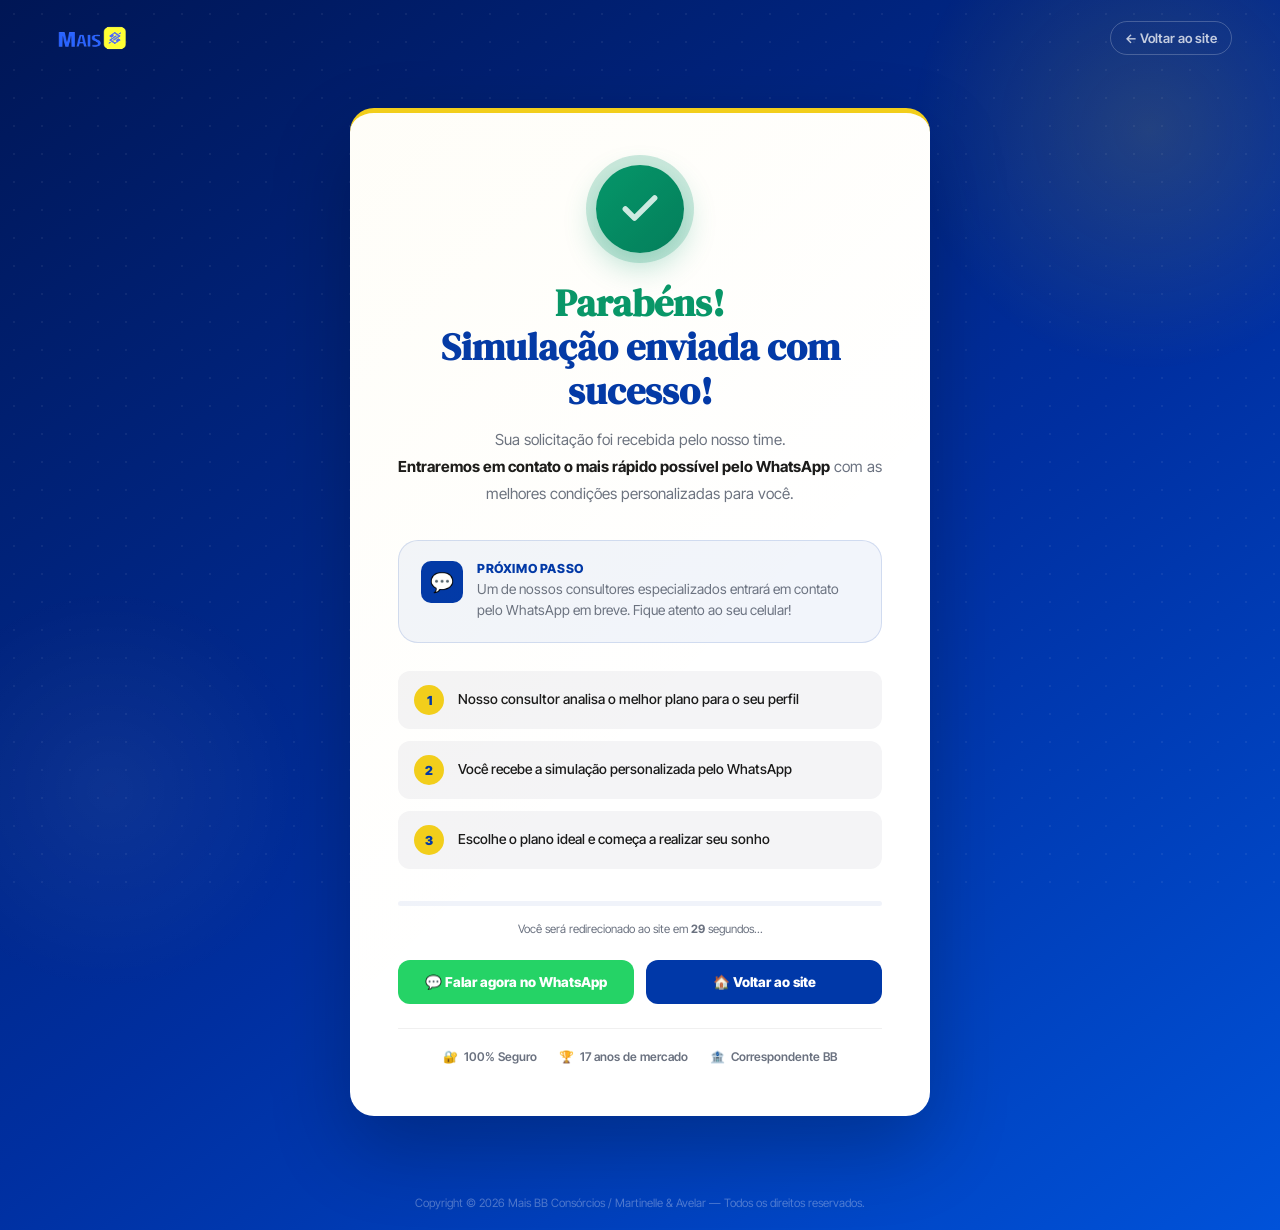
==== obrigado.html @ 00247287 "Add files via upload" ====
<!DOCTYPE html>
<html lang="pt-br">
<head>
  <meta charset="UTF-8">
  <meta name="viewport" content="width=device-width, initial-scale=1.0, maximum-scale=1.0">
  <title>Parabéns! Simulação Enviada | MAIS BB Consórcios</title>
  <meta name="robots" content="noindex, nofollow">
  <link rel="preconnect" href="https://fonts.googleapis.com">
  <link rel="preconnect" href="https://fonts.gstatic.com" crossorigin>
  <link href="https://fonts.googleapis.com/css2?family=DM+Serif+Display:ital@0;1&family=Inter+Tight:wght@300;400;500;600;700;800;900&display=swap" rel="stylesheet">
  <style>
    *,*::before,*::after{box-sizing:border-box;margin:0;padding:0;}
    :root{
      --azul:#0038A8;--azul-dark:#002275;--amarelo:#F2CE1B;
      --amarelo-dark:#d4b010;--branco:#fff;--cinza:#F4F4F6;
      --texto:#1A1A1A;--muted:#6b7280;
      --r:12px;--rlg:20px;--tr:all .3s cubic-bezier(.4,0,.2,1);
    }
    html{scroll-behavior:smooth;}
    body{
      font-family:'Inter Tight',sans-serif;color:var(--texto);
      background:linear-gradient(145deg,#001655 0%,#002fa0 55%,#0052d9 100%);
      min-height:100vh;display:flex;flex-direction:column;
      -webkit-font-smoothing:antialiased;overflow-x:hidden;
    }

    @keyframes float      {0%,100%{transform:translateY(0)}50%{transform:translateY(-8px)}}
    @keyframes pulse-ring {0%{transform:scale(1);opacity:.6}100%{transform:scale(1.6);opacity:0}}
    @keyframes checkBounce{0%{transform:scale(0) rotate(-10deg)}60%{transform:scale(1.2) rotate(3deg)}80%{transform:scale(.95)}100%{transform:scale(1) rotate(0)}}
    @keyframes confetti   {0%{transform:translateY(-20px) rotate(0);opacity:1}100%{transform:translateY(100vh) rotate(720deg);opacity:0}}
    @keyframes fadeInUp   {from{opacity:0;transform:translateY(24px)}to{opacity:1;transform:translateY(0)}}
    @keyframes spin       {to{transform:rotate(360deg)}}
    @keyframes shimmer    {0%{background-position:-200% center}100%{background-position:200% center}}

    /* NAV */
    nav{
      padding:16px 48px;display:flex;align-items:center;justify-content:space-between;
      position:relative;z-index:10;
    }
    .nav-logo{display:flex;align-items:center;text-decoration:none;}
    .nav-logo img{height:44px;width:auto;filter:brightness(1.08);}
    .nav-back{
      color:rgba(255,255,255,.75);text-decoration:none;font-size:.82rem;
      font-weight:600;display:flex;align-items:center;gap:6px;
      padding:8px 14px;border-radius:50px;
      border:1px solid rgba(255,255,255,.22);transition:var(--tr);
    }
    .nav-back:hover{background:rgba(255,255,255,.1);color:#fff;}

    /* BG DOTS */
    .bg-dots{
      position:fixed;inset:0;pointer-events:none;z-index:0;
      background-image:radial-gradient(rgba(255,255,255,.06) 1px,transparent 1px);
      background-size:28px 28px;
    }
    .glow1{position:fixed;top:-120px;right:-120px;width:500px;height:500px;border-radius:50%;background:radial-gradient(circle,rgba(242,206,27,.14) 0%,transparent 68%);pointer-events:none;z-index:0;}
    .glow2{position:fixed;bottom:-100px;left:-100px;width:420px;height:420px;border-radius:50%;background:radial-gradient(circle,rgba(255,255,255,.05) 0%,transparent 68%);pointer-events:none;z-index:0;}

    /* CONFETTI PIECES */
    .confetti-piece{
      position:fixed;top:-20px;width:10px;height:10px;
      border-radius:2px;animation:confetti linear forwards;
      pointer-events:none;z-index:100;
    }

    /* MAIN */
    main{
      flex:1;display:flex;align-items:center;justify-content:center;
      padding:32px 24px 60px;position:relative;z-index:1;
    }
    .card{
      background:#fff;border-radius:24px;padding:52px 48px;
      max-width:580px;width:100%;text-align:center;
      box-shadow:0 32px 80px rgba(0,0,0,.24);
      animation:fadeInUp .8s ease both;
      border-top:5px solid var(--amarelo);
      position:relative;overflow:hidden;
    }
    .card::before{
      content:'';position:absolute;inset:0;
      background:linear-gradient(135deg,rgba(242,206,27,.03) 0%,transparent 60%);
      pointer-events:none;
    }

    /* CHECK ICON */
    .check-wrap{
      width:88px;height:88px;background:linear-gradient(135deg,#059669,#047857);
      border-radius:50%;display:flex;align-items:center;justify-content:center;
      margin:0 auto 28px;position:relative;
      animation:checkBounce .7s cubic-bezier(.34,1.56,.64,1) .2s both;
      box-shadow:0 12px 32px rgba(5,150,105,.32);
    }
    .check-ring{
      position:absolute;inset:-10px;border-radius:50%;
      background:rgba(5,150,105,.2);
      animation:pulse-ring 2s ease-out infinite;
    }
    .check-wrap svg{width:44px;height:44px;fill:none;stroke:#fff;stroke-width:3;stroke-linecap:round;stroke-linejoin:round;}

    /* HEADLINE */
    .parabens{
      font-family:'DM Serif Display',serif;
      font-size:clamp(1.7rem,4vw,2.4rem);
      color:var(--azul);line-height:1.15;margin-bottom:14px;
    }
    .parabens em{color:#059669;font-style:normal;}
    .sub-text{color:var(--muted);font-size:.95rem;line-height:1.76;margin-bottom:32px;}
    .sub-text strong{color:var(--texto);}

    /* HIGHLIGHT BOX */
    .highlight{
      background:rgba(0,56,168,.05);border:1.5px solid rgba(0,56,168,.14);
      border-radius:var(--rlg);padding:20px 22px;margin-bottom:28px;
      display:flex;align-items:flex-start;gap:14px;text-align:left;
    }
    .hi-icon{
      width:42px;height:42px;background:var(--azul);border-radius:10px;
      display:flex;align-items:center;justify-content:center;font-size:1.2rem;flex-shrink:0;
    }
    .hi-title{font-size:.78rem;font-weight:800;color:var(--azul);text-transform:uppercase;letter-spacing:.6px;margin-bottom:3px;}
    .hi-text{font-size:.86rem;color:var(--muted);line-height:1.58;}

    /* STEPS */
    .next-steps{display:flex;flex-direction:column;gap:12px;margin-bottom:32px;text-align:left;}
    .ns-item{display:flex;align-items:center;gap:14px;background:var(--cinza);padding:14px 16px;border-radius:var(--r);}
    .ns-num{width:30px;height:30px;background:var(--amarelo);color:var(--azul);border-radius:50%;display:flex;align-items:center;justify-content:center;font-size:.78rem;font-weight:900;flex-shrink:0;}
    .ns-text{font-size:.86rem;color:var(--texto);font-weight:500;line-height:1.45;}

    /* CTAs */
    .ctas{display:grid;grid-template-columns:1fr 1fr;gap:12px;margin-bottom:24px;}
    .cta-wa{
      background:#25D366;color:#fff;padding:14px 16px;border-radius:var(--r);
      font-weight:800;font-size:.85rem;text-decoration:none;display:flex;
      align-items:center;justify-content:center;gap:8px;transition:var(--tr);
      text-align:center;border:none;cursor:pointer;font-family:'Inter Tight',sans-serif;
    }
    .cta-wa:hover{background:#1db954;transform:translateY(-2px);box-shadow:0 8px 22px rgba(37,211,102,.36);}
    .cta-home{
      background:var(--azul);color:#fff;padding:14px 16px;border-radius:var(--r);
      font-weight:800;font-size:.85rem;text-decoration:none;display:flex;
      align-items:center;justify-content:center;gap:8px;transition:var(--tr);
      text-align:center;border:none;cursor:pointer;font-family:'Inter Tight',sans-serif;
    }
    .cta-home:hover{background:var(--azul-dark);transform:translateY(-2px);}

    /* TIMER */
    .redirect-bar{
      background:rgba(0,56,168,.06);border-radius:50px;
      height:5px;margin-bottom:16px;overflow:hidden;
    }
    .redirect-fill{
      height:100%;background:var(--amarelo);border-radius:50px;
      width:100%;transform-origin:left;
      animation:shrink 30s linear forwards;
    }
    @keyframes shrink{from{transform:scaleX(1)}to{transform:scaleX(0)}}
    .redirect-hint{font-size:.72rem;color:var(--muted);text-align:center;margin-bottom:24px;}

    /* TRUST ROW */
    .trust-row{display:flex;align-items:center;justify-content:center;flex-wrap:wrap;gap:14px 22px;padding-top:20px;border-top:1px solid #f0f0f0;}
    .tr-item{display:flex;align-items:center;gap:6px;font-size:.75rem;color:var(--muted);font-weight:600;}
    .tr-item span{color:var(--azul);}

    /* FOOTER */
    footer{
      text-align:center;padding:20px 24px;color:rgba(255,255,255,.3);
      font-size:.72rem;position:relative;z-index:1;
    }

    /* RESPONSIVE */
    @media(max-width:600px){
      nav{padding:12px 16px;}
      .card{padding:36px 20px;}
      .ctas{grid-template-columns:1fr;}
      .parabens{font-size:1.65rem;}
      .check-wrap{width:74px;height:74px;}
      .check-wrap svg{width:36px;height:36px;}
    }
    @media(max-width:380px){
      .card{padding:28px 16px;}
      .parabens{font-size:1.5rem;}
    }
  </style>
</head>
<body>

<div class="bg-dots"></div>
<div class="glow1"></div>
<div class="glow2"></div>

<nav>
  <a class="nav-logo" href="index.html">
    <img src="[data-uri]" alt="MAIS BB Consórcios">
  </a>
  <a class="nav-back" href="index.html">← Voltar ao site</a>
</nav>

<main>
  <div class="card">
    <div class="check-wrap">
      <div class="check-ring"></div>
      <svg viewBox="0 0 24 24"><polyline points="20 6 9 17 4 12"/></svg>
    </div>

    <h1 class="parabens"><em>Parabéns!</em><br>Simulação enviada com sucesso!</h1>
    <p class="sub-text">
      Sua solicitação foi recebida pelo nosso time.<br>
      <strong>Entraremos em contato o mais rápido possível pelo WhatsApp</strong> com as melhores condições personalizadas para você.
    </p>

    <div class="highlight">
      <div class="hi-icon">💬</div>
      <div>
        <div class="hi-title">Próximo passo</div>
        <div class="hi-text">Um de nossos consultores especializados entrará em contato pelo WhatsApp em breve. Fique atento ao seu celular!</div>
      </div>
    </div>

    <div class="next-steps">
      <div class="ns-item"><div class="ns-num">1</div><div class="ns-text">Nosso consultor analisa o melhor plano para o seu perfil</div></div>
      <div class="ns-item"><div class="ns-num">2</div><div class="ns-text">Você recebe a simulação personalizada pelo WhatsApp</div></div>
      <div class="ns-item"><div class="ns-num">3</div><div class="ns-text">Escolhe o plano ideal e começa a realizar seu sonho</div></div>
    </div>

    <div class="redirect-bar"><div class="redirect-fill" id="rFill"></div></div>
    <p class="redirect-hint" id="rHint">Você será redirecionado ao site em <strong id="rCount">30</strong> segundos...</p>

    <div class="ctas">
      <a class="cta-wa" href="https://wa.me/5531971283485?text=Ol%C3%A1!%20Acabei%20de%20enviar%20minha%20solicita%C3%A7%C3%A3o%20de%20simula%C3%A7%C3%A3o%20no%20site.%20Pode%20me%20ajudar%3F" target="_blank" rel="noopener">
        💬 Falar agora no WhatsApp
      </a>
      <a class="cta-home" href="index.html">🏠 Voltar ao site</a>
    </div>

    <div class="trust-row">
      <div class="tr-item"><span>🔐</span> 100% Seguro</div>
      <div class="tr-item"><span>🏆</span> 17 anos de mercado</div>
      <div class="tr-item"><span>🏦</span> Correspondente BB</div>
    </div>
  </div>
</main>

<footer>
  Copyright &copy; 2026 Mais BB Consórcios / Martinelle &amp; Avelar — Todos os direitos reservados.
</footer>

<script>
  // CONFETTI
  const colors=['#F2CE1B','#0038A8','#fff','#059669','#f59e0b'];
  function spawnConfetti(){
    for(let i=0;i<55;i++){
      const el=document.createElement('div');
      el.className='confetti-piece';
      el.style.left=Math.random()*100+'vw';
      el.style.background=colors[Math.floor(Math.random()*colors.length)];
      el.style.width=(Math.random()*8+6)+'px';
      el.style.height=(Math.random()*8+6)+'px';
      el.style.borderRadius=Math.random()>.5?'50%':'2px';
      el.style.animationDuration=(Math.random()*3+2.5)+'s';
      el.style.animationDelay=(Math.random()*1.5)+'s';
      document.body.appendChild(el);
      el.addEventListener('animationend',()=>el.remove());
    }
  }
  spawnConfetti();

  // COUNTDOWN + REDIRECT
  let count=30;
  const rCount=document.getElementById('rCount');
  const rHint=document.getElementById('rHint');
  const timer=setInterval(()=>{
    count--;
    if(rCount)rCount.textContent=count;
    if(count<=0){
      clearInterval(timer);
      window.location.replace('index.html');
    }
  },1000);
</script>
</body>
</html>
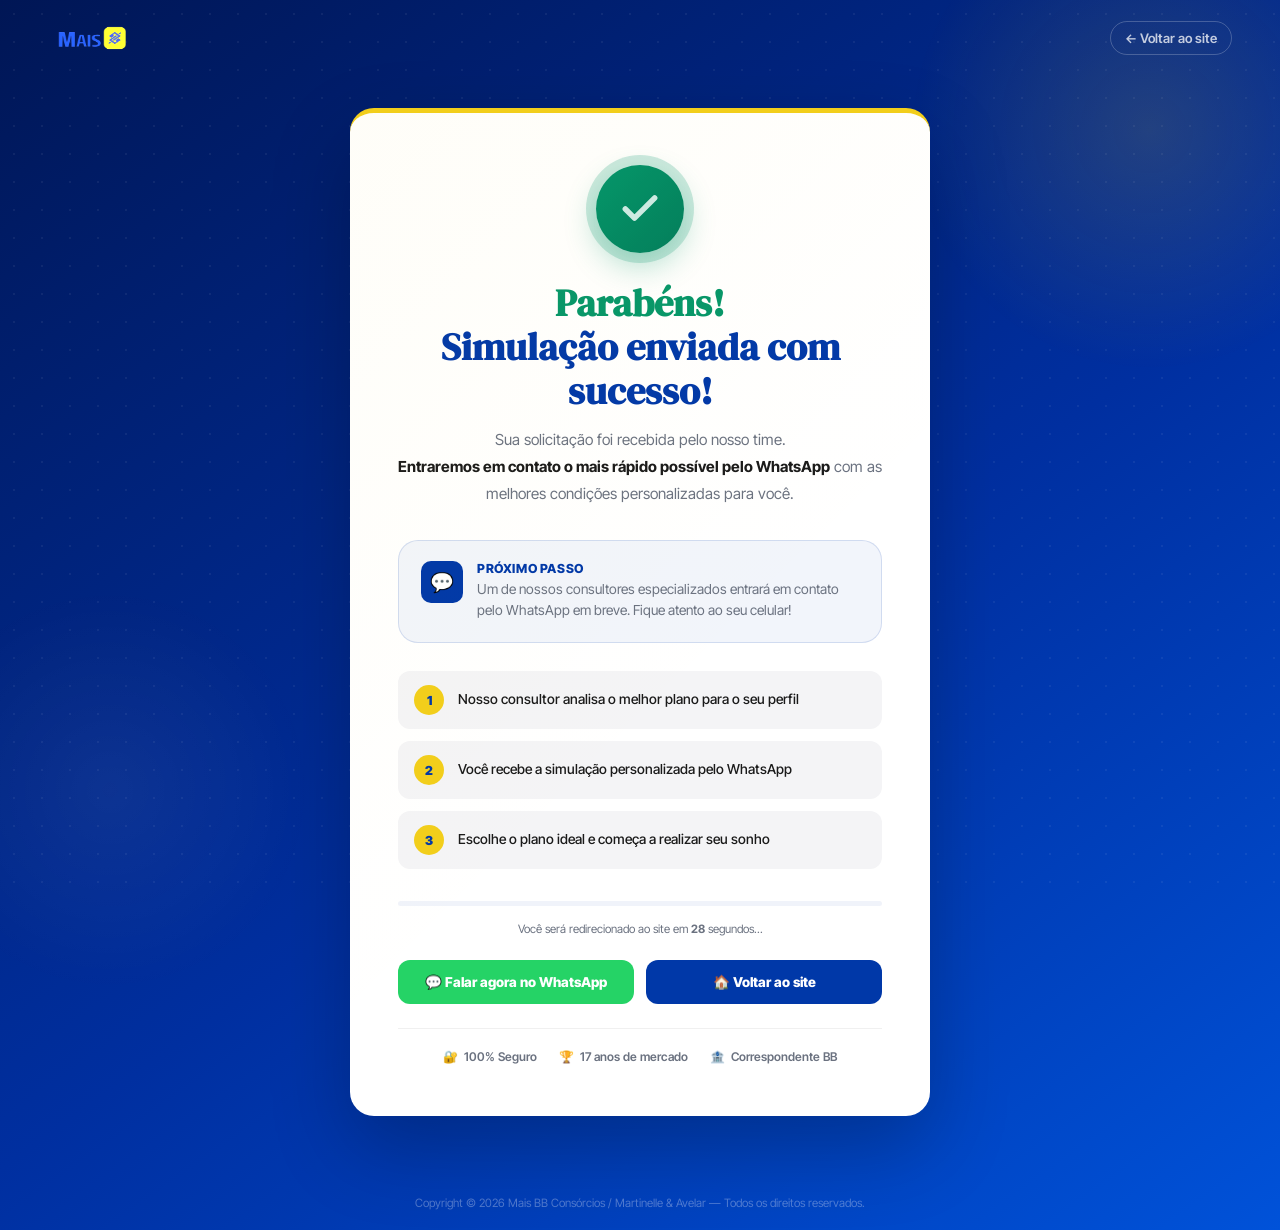
==== commit cc3a16aa: "Update obrigado.html" ====
--- a/obrigado.html
+++ b/obrigado.html
@@ -1,6 +1,32 @@
 <!DOCTYPE html>
 <html lang="pt-br">
 <head>
+  <!-- Meta Pixel Code -->
+<script>
+!function(f,b,e,v,n,t,s)
+{if(f.fbq)return;n=f.fbq=function(){n.callMethod?
+n.callMethod.apply(n,arguments):n.queue.push(arguments)};
+if(!f._fbq)f._fbq=n;n.push=n;n.loaded=!0;n.version='2.0';
+n.queue=[];t=b.createElement(e);t.async=!0;
+t.src=v;s=b.getElementsByTagName(e)[0];
+s.parentNode.insertBefore(t,s)}(window, document,'script',
+'https://connect.facebook.net/en_US/fbevents.js');
+fbq('init', '2531409233673374');
+fbq('track', 'PageView');
+</script>
+<noscript><img height="1" width="1" style="display:none"
+src="https://www.facebook.com/tr?id=2531409233673374&ev=PageView&noscript=1"
+/></noscript>
+<!-- End Meta Pixel Code -->
+  <!-- Google tag (gtag.js) -->
+<script async src="https://www.googletagmanager.com/gtag/js?id=G-XRXGPQXKKY"></script>
+<script>
+  window.dataLayer = window.dataLayer || [];
+  function gtag(){dataLayer.push(arguments);}
+  gtag('js', new Date());
+
+  gtag('config', 'G-XRXGPQXKKY');
+</script>
   <meta charset="UTF-8">
   <meta name="viewport" content="width=device-width, initial-scale=1.0, maximum-scale=1.0">
   <title>Parabéns! Simulação Enviada | MAIS BB Consórcios</title>
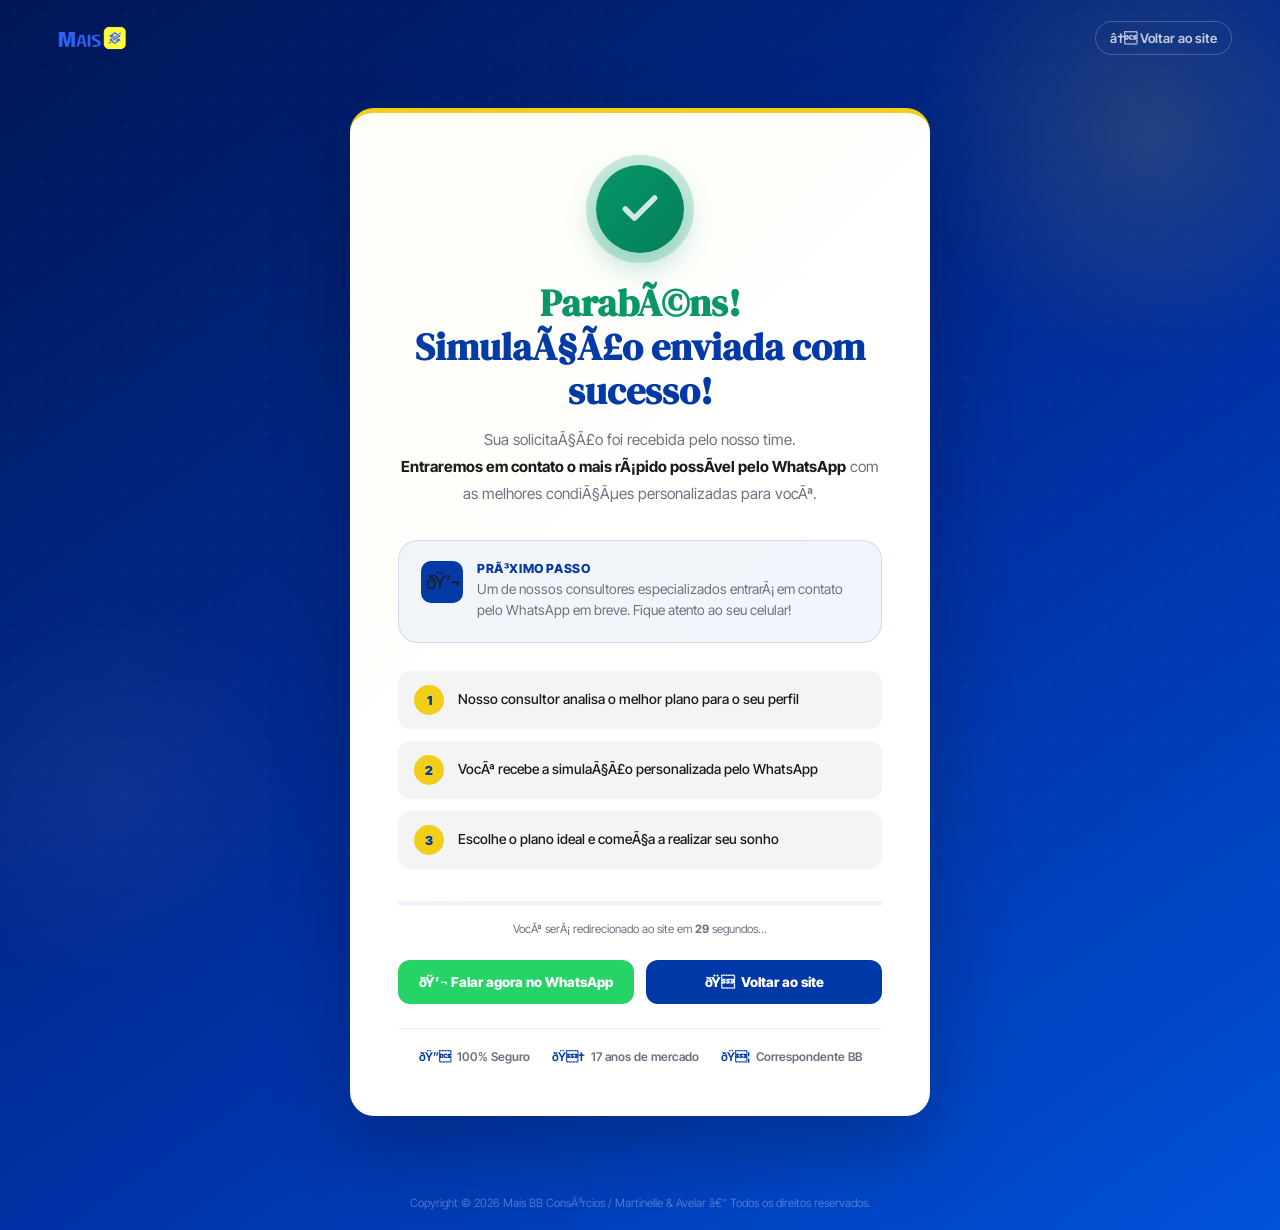
==== commit 4b663c47: "Update obrigado.html" ====
--- a/obrigado.html
+++ b/obrigado.html
@@ -18,15 +18,13 @@
 src="https://www.facebook.com/tr?id=2531409233673374&ev=PageView&noscript=1"
 /></noscript>
 <!-- End Meta Pixel Code -->
-  <!-- Google tag (gtag.js) -->
-<script async src="https://www.googletagmanager.com/gtag/js?id=G-XRXGPQXKKY"></script>
-<script>
-  window.dataLayer = window.dataLayer || [];
-  function gtag(){dataLayer.push(arguments);}
-  gtag('js', new Date());
-
-  gtag('config', 'G-XRXGPQXKKY');
-</script>
+<!-- Google Tag Manager -->
+<script>(function(w,d,s,l,i){w[l]=w[l]||[];w[l].push({'gtm.start':
+new Date().getTime(),event:'gtm.js'});var f=d.getElementsByTagName(s)[0],
+j=d.createElement(s),dl=l!='dataLayer'?'&l='+l:'';j.async=true;j.src=
+'https://www.googletagmanager.com/gtm.js?id='+i+dl;f.parentNode.insertBefore(j,f);
+})(window,document,'script','dataLayer','GTM-KLZ6Z3PJ');</script>
+<!-- End Google Tag Manager -->
   <meta charset="UTF-8">
   <meta name="viewport" content="width=device-width, initial-scale=1.0, maximum-scale=1.0">
   <title>Parabéns! Simulação Enviada | MAIS BB Consórcios</title>
